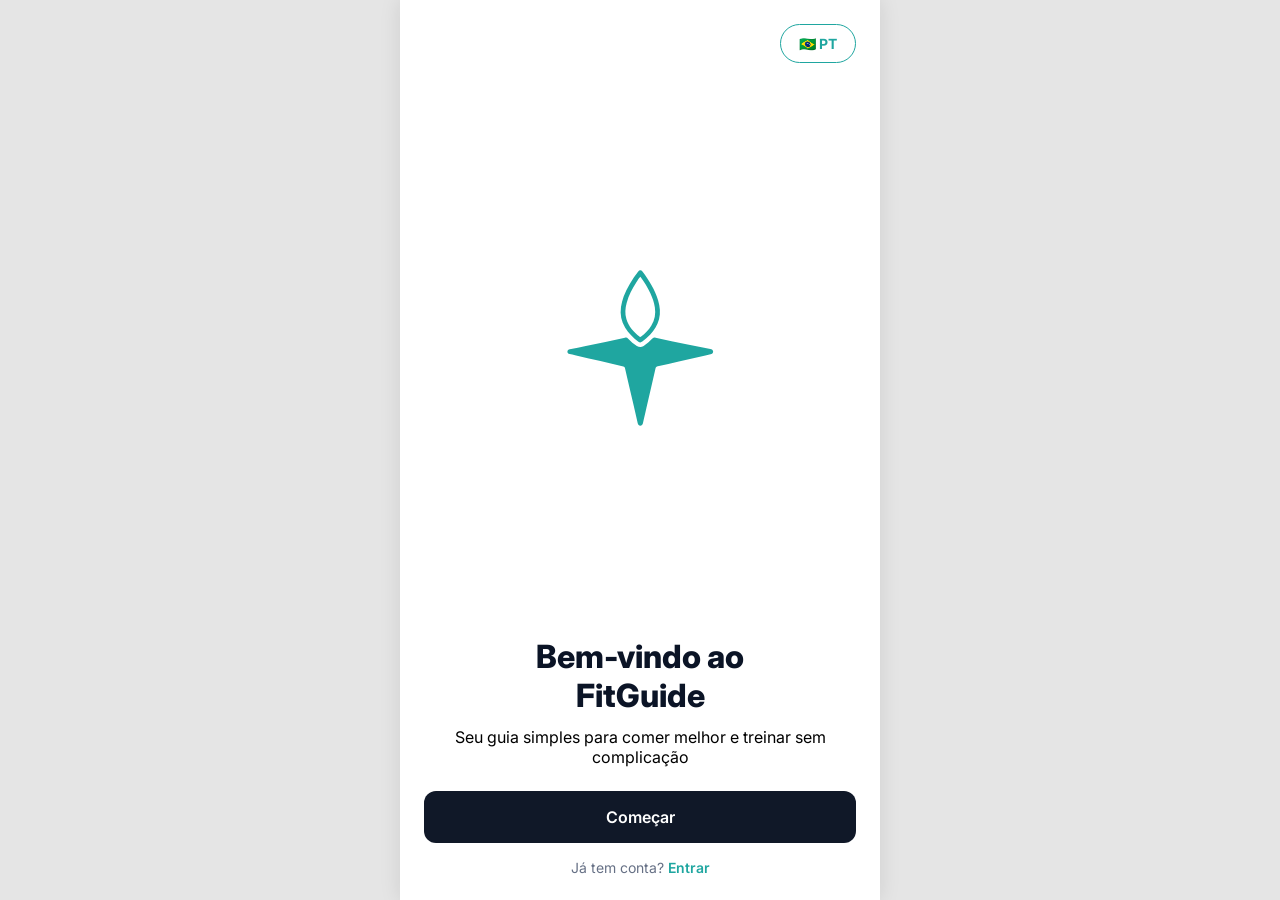
==== index.html @ db8dcc4b "teste" ====
<!DOCTYPE html>
<html lang="pt-BR">
<head>
    <meta charset="UTF-8">
    <meta name="viewport" content="width=device-width, initial-scale=1.0">
    <title>FitGuide - Onboarding</title>
    <link rel="stylesheet" href="styles.css">
    <link href="https://fonts.googleapis.com/css2?family=Inter:wght@400;600;700;800&display=swap" rel="stylesheet">
</head>
<body>
    <div id="app">
        
       <section id="step-welcome" class="screen active">
            <div class="welcome-header">
                <div class="lang-selector">
                    <button id="lang-btn" class="lang-badge" onclick="toggleLangMenu()">🇧🇷 PT</button>
                    <div id="lang-menu" class="lang-menu hidden">
                        <button onclick="setLanguage('en')">🇺🇸 EN</button>
                        <button onclick="setLanguage('es')">🇪🇸 ES</button>
                        <button onclick="setLanguage('pt')">🇧🇷 PT</button>
                    </div>
                </div>
                
                <div style="margin: 40px 0; display: flex; justify-content: center; flex: 1; align-items: center;">
                    <img src="logo.svg" alt="FitGuide Logo" style="width: 230px; height: auto;">
                </div>
            </div>
            
            <div class="welcome-content">
                <h1 data-i18n="welcome_title">Bem-vindo ao<br>FitGuide</h1>
                <p data-i18n="welcome_subtitle">Seu guia simples para comer melhor e treinar sem complicação</p>
            </div>
            
            <div class="bottom-action">
                <button class="btn-primary" onclick="nextStep('step-quiz-age')" data-i18n="btn_start">Começar</button>
                <p class="login-text"><span data-i18n="already_have_account">Já tem conta?</span> <a href="app.html" data-i18n="login">Entrar</a></p>
            </div>
        </section>

        <section id="step-quiz-age" class="screen">
            <div class="top-bar">
                <button class="icon-btn back-btn" onclick="nextStep('step-welcome')">←</button>
                <div class="progress-bar"><div class="progress" style="width: 8%;"></div></div>
            </div>
            <div class="content-wrapper" style="display: flex; flex-direction: column; align-items: center;">
                <h2 data-i18n="quiz_age_title">Qual é a sua idade?</h2>
                <p class="subtitle" data-i18n="quiz_age_subtitle">Isso nos ajuda a calcular suas necessidades calóricas diárias.</p>
                <div class="picker-container">
                    <div class="picker-frame"></div> 
                    <div class="scroll-picker" id="age-picker"></div>
                </div>
            </div>
            <div class="bottom-action">
                <button class="btn-primary" onclick="saveAgeAndNext()" data-i18n="btn_continue">Continuar</button>
            </div>
        </section>

        <section id="step-quiz-weight" class="screen">
            <div class="top-bar">
                <button class="icon-btn back-btn" onclick="nextStep('step-quiz-age')">←</button>
                <div class="progress-bar"><div class="progress" style="width: 16%;"></div></div>
            </div>
            <div class="content-wrapper" style="display: flex; flex-direction: column; align-items: center;">
                <h2 data-i18n="quiz_weight_title">Qual é o seu peso atual?</h2>
                <p class="subtitle" data-i18n="quiz_weight_subtitle">Usaremos para calcular suas porções ideais e ajustar seu plano de treino.</p>
                <div class="weight-display">
                    <span id="weight-value">70</span><span class="weight-unit" id="weight-unit-label">kg</span>
                </div>
                <div class="ruler-container">
                    <div class="ruler-pointer"></div>
                    <div class="scroll-ruler" id="weight-picker"></div>
                </div>
                <div class="unit-toggle">
                    <button class="unit-btn active" onclick="setWeightUnit('kg')" id="btn-weight-kg">kg</button>
                    <button class="unit-btn" onclick="setWeightUnit('lbs')" id="btn-weight-lbs">lbs</button>
                </div>
            </div>
            <div class="bottom-action">
                <button class="btn-primary" onclick="saveWeightAndNext()" data-i18n="btn_continue">Continuar</button>
            </div>
        </section>

        <section id="step-quiz-height" class="screen">
            <div class="top-bar">
                <button class="icon-btn back-btn" onclick="nextStep('step-quiz-weight')">←</button>
                <div class="progress-bar"><div class="progress" style="width: 24%;"></div></div>
            </div>
            <div class="content-wrapper">
                <h2 data-i18n="quiz_height_title">Qual é a sua altura?</h2>
                <p class="subtitle" data-i18n="quiz_height_subtitle">Usaremos para calcular suas porções ideais e ajustar seu plano de treino.</p>
                <div class="height-layout">
                    <div class="height-unit-toggle">
                        <button class="v-unit-btn active" onclick="setHeightUnit('cm')" id="btn-height-cm">cm</button>
                        <button class="v-unit-btn" onclick="setHeightUnit('ft')" id="btn-height-ft">ft</button>
                    </div>
                    <div class="height-display">
                        <span id="height-value">160</span><span class="height-unit-label" id="height-unit-label">cm</span>
                    </div>
                    <div class="v-ruler-container">
                        <div class="v-ruler-pointer"></div>
                        <div class="scroll-v-ruler" id="height-picker"></div>
                    </div>
                </div>
            </div>
            <div class="bottom-action">
                <button class="btn-primary" onclick="saveHeightAndNext()" data-i18n="btn_continue">Continuar</button>
            </div>
        </section>

        <section id="step-quiz-gender" class="screen">
            <div class="top-bar">
                <button class="icon-btn back-btn" onclick="nextStep('step-quiz-height')">←</button>
                <div class="progress-bar"><div class="progress" style="width: 32%;"></div></div>
            </div>
            <div class="content-wrapper">
                <h2 data-i18n="quiz_gender_title">Qual é o seu gênero?</h2>
                <p class="subtitle" data-i18n="quiz_gender_subtitle">Ajuda a personalizar suas necessidades nutricionais e plano de treino.</p>
                <div class="options-group">
                    <label class="option-card">
                        <input type="radio" name="gender" value="masculino">
                        <div class="card-icon-content">
                            <span class="emoji-icon bg-blue">👦</span>
                            <span class="card-content" data-i18n="gender_male">Masculino</span>
                        </div>
                        <div class="radio-indicator"></div>
                    </label>
                    <label class="option-card">
                        <input type="radio" name="gender" value="feminino">
                        <div class="card-icon-content">
                            <span class="emoji-icon bg-pink">👩</span>
                            <span class="card-content" data-i18n="gender_female">Feminino</span>
                        </div>
                        <div class="radio-indicator"></div>
                    </label>
                    <label class="option-card selected">
                        <input type="radio" name="gender" value="outro" checked>
                        <div class="card-icon-content">
                            <span class="emoji-icon bg-yellow">😶</span>
                            <span class="card-content" data-i18n="gender_other">Prefiro não dizer</span>
                        </div>
                        <div class="radio-indicator"></div>
                    </label>
                </div>
            </div>
            <div class="bottom-action">
                <button class="btn-primary" onclick="saveGenderAndNext()" data-i18n="btn_continue">Continuar</button>
            </div>
        </section>

        <section id="step-quiz-objective" class="screen">
            <div class="top-bar">
                <button class="icon-btn back-btn" onclick="nextStep('step-quiz-gender')">←</button>
                <div class="progress-bar"><div class="progress" style="width: 40%;"></div></div>
            </div>
            <div class="content-wrapper">
                <h2 data-i18n="quiz_objective_title">Qual é o seu objetivo?</h2>
                <p class="subtitle" data-i18n="quiz_objective_subtitle">Vamos criar um plano focado no seu resultado.</p>
                <div class="options-group">
                    <label class="option-card">
                        <input type="radio" name="objective" value="perder">
                        <span class="card-content" data-i18n="obj_lose">Perder peso</span>
                        <div class="radio-indicator"></div>
                    </label>
                    <label class="option-card">
                        <input type="radio" name="objective" value="ganhar">
                        <span class="card-content" data-i18n="obj_gain">Ganhar massa muscular</span>
                        <div class="radio-indicator"></div>
                    </label>
                    <label class="option-card">
                        <input type="radio" name="objective" value="manter">
                        <span class="card-content" data-i18n="obj_maintain">Manter peso</span>
                        <div class="radio-indicator"></div>
                    </label>
                    <label class="option-card selected">
                        <input type="radio" name="objective" value="performance" checked>
                        <span class="card-content" data-i18n="obj_perform">Melhorar performance</span>
                        <div class="radio-indicator"></div>
                    </label>
                </div>
            </div>
            <div class="bottom-action">
                <button class="btn-primary" onclick="saveObjectiveAndNext()" data-i18n="btn_continue">Continuar</button>
            </div>
        </section>

        <section id="step-quiz-routine" class="screen">
            <div class="top-bar">
                <button class="icon-btn back-btn" onclick="nextStep('step-quiz-objective')">←</button>
                <div class="progress-bar"><div class="progress" style="width: 48%;"></div></div>
            </div>
            <div class="content-wrapper">
                <h2 data-i18n="quiz_routine_title">Como está sua rotina hoje?</h2>
                <p class="subtitle" data-i18n="quiz_routine_subtitle">Isso define quantas calorias você precisa.</p>
                <div class="options-group">
                    <label class="option-card">
                        <input type="radio" name="routine" value="sedentary">
                        <div class="card-text">
                            <span class="card-content" data-i18n="routine_sedentary">Sedentário</span>
                            <span class="card-description" data-i18n="routine_sedentary_desc">Pouco ou nenhum exercício</span>
                        </div>
                        <div class="radio-indicator"></div>
                    </label>
                    <label class="option-card">
                        <input type="radio" name="routine" value="light">
                        <div class="card-text">
                            <span class="card-content" data-i18n="routine_light">Levemente ativo</span>
                            <span class="card-description" data-i18n="routine_light_desc">Exercício leve 1-3 dias/sem</span>
                        </div>
                        <div class="radio-indicator"></div>
                    </label>
                    <label class="option-card">
                        <input type="radio" name="routine" value="moderate">
                        <div class="card-text">
                            <span class="card-content" data-i18n="routine_moderate">Moderadamente ativo</span>
                            <span class="card-description" data-i18n="routine_moderate_desc">Esportes 3-5 dias/sem</span>
                        </div>
                        <div class="radio-indicator"></div>
                    </label>
                    <label class="option-card selected">
                        <input type="radio" name="routine" value="active" checked>
                        <div class="card-text">
                            <span class="card-content" data-i18n="routine_active">Muito ativo</span>
                            <span class="card-description" data-i18n="routine_active_desc">Exercício pesado 6-7 dias/sem</span>
                        </div>
                        <div class="radio-indicator"></div>
                    </label>
                </div>
            </div>
            <div class="bottom-action">
                <button class="btn-primary" onclick="saveRoutineAndNext()" data-i18n="btn_continue">Continuar</button>
            </div>
        </section>

        <section id="step-quiz-workouts" class="screen">
            <div class="top-bar">
                <button class="icon-btn back-btn" onclick="nextStep('step-quiz-routine')">←</button>
                <div class="progress-bar"><div class="progress" style="width: 56%;"></div></div>
            </div>
            <div class="content-wrapper">
                <h2 data-i18n="quiz_workouts_title">Quantas vezes por semana você consegue treinar?</h2>
                <p class="subtitle" data-i18n="quiz_workouts_subtitle">Considere o que é realista para você.</p>
                <div class="options-group">
                    <label class="option-card selected">
                        <input type="radio" name="workouts" value="1_2" checked>
                        <span class="card-content" data-i18n="workouts_1_2">1–2 vezes</span>
                        <div class="radio-indicator"></div>
                    </label>
                    <label class="option-card">
                        <input type="radio" name="workouts" value="3">
                        <span class="card-content" data-i18n="workouts_3">3 vezes</span>
                        <div class="radio-indicator"></div>
                    </label>
                    <label class="option-card">
                        <input type="radio" name="workouts" value="4_5">
                        <span class="card-content" data-i18n="workouts_4_5">4–5 vezes</span>
                        <div class="radio-indicator"></div>
                    </label>
                    <label class="option-card">
                        <input type="radio" name="workouts" value="0">
                        <span class="card-content" data-i18n="workouts_0">Não treino atualmente</span>
                        <div class="radio-indicator"></div>
                    </label>
                </div>
            </div>
            <div class="bottom-action">
                <button class="btn-primary" onclick="saveWorkoutsAndNext()" data-i18n="btn_continue">Continuar</button>
            </div>
        </section>

        <section id="step-quiz-diet" class="screen">
            <div class="top-bar">
                <button class="icon-btn back-btn" onclick="nextStep('step-quiz-workouts')">←</button>
                <div class="progress-bar"><div class="progress" style="width: 64%;"></div></div>
            </div>
            <div class="content-wrapper">
                <h2 data-i18n="quiz_diet_title">Como é sua alimentação hoje?</h2>
                <p class="subtitle" data-i18n="quiz_diet_subtitle">Não existe resposta certa.</p>
                <div class="options-group">
                    <label class="option-card selected">
                        <input type="radio" name="diet" value="irregular" checked>
                        <span class="card-content" data-i18n="diet_irregular">Irregular</span>
                        <div class="radio-indicator"></div>
                    </label>
                    <label class="option-card">
                        <input type="radio" name="diet" value="balanced">
                        <span class="card-content" data-i18n="diet_balanced">Balanceada na maior parte do tempo</span>
                        <div class="radio-indicator"></div>
                    </label>
                    <label class="option-card">
                        <input type="radio" name="diet" value="structured">
                        <span class="card-content" data-i18n="diet_structured">Estruturada</span>
                        <div class="radio-indicator"></div>
                    </label>
                    <label class="option-card">
                        <input type="radio" name="diet" value="none">
                        <span class="card-content" data-i18n="diet_none">Não sigo nenhum padrão</span>
                        <div class="radio-indicator"></div>
                    </label>
                </div>
            </div>
            <div class="bottom-action">
                <button class="btn-primary" onclick="saveDietAndNext()" data-i18n="btn_continue">Continuar</button>
            </div>
        </section>

        <section id="step-quiz-side-effects" class="screen">
            <div class="top-bar">
                <button class="icon-btn back-btn" onclick="nextStep('step-quiz-diet')">←</button>
                <div class="progress-bar"><div class="progress" style="width: 72%;"></div></div>
            </div>
            <div class="content-wrapper">
                <h2 data-i18n="quiz_side_effects_title">Qual efeito colateral você tem mais receio?</h2>
                <p class="subtitle" data-i18n="quiz_side_effects_subtitle">Essas informações ajudam a prevenir desconfortos.</p>
                <div class="options-group">
                    <label class="option-card">
                        <input type="radio" name="side_effects" value="nausea">
                        <span class="card-content" data-i18n="side_effects_nausea">Náusea</span>
                        <div class="radio-indicator"></div>
                    </label>
                    <label class="option-card">
                        <input type="radio" name="side_effects" value="fatigue">
                        <span class="card-content" data-i18n="side_effects_fatigue">Fadiga</span>
                        <div class="radio-indicator"></div>
                    </label>
                    <label class="option-card">
                        <input type="radio" name="side_effects" value="constipation">
                        <span class="card-content" data-i18n="side_effects_constipation">Constipação</span>
                        <div class="radio-indicator"></div>
                    </label>
                    <label class="option-card">
                        <input type="radio" name="side_effects" value="diarrhea">
                        <span class="card-content" data-i18n="side_effects_diarrhea">Diarreia</span>
                        <div class="radio-indicator"></div>
                    </label>
                    <label class="option-card">
                        <input type="radio" name="side_effects" value="headache">
                        <span class="card-content" data-i18n="side_effects_headache">Dor de cabeça</span>
                        <div class="radio-indicator"></div>
                    </label>
                    <label class="option-card">
                        <input type="radio" name="side_effects" value="reflux">
                        <span class="card-content" data-i18n="side_effects_reflux">Refluxo</span>
                        <div class="radio-indicator"></div>
                    </label>
                    <label class="option-card">
                        <input type="radio" name="side_effects" value="loss_of_appetite">
                        <span class="card-content" data-i18n="side_effects_loss_of_appetite">Perda de apetite</span>
                        <div class="radio-indicator"></div>
                    </label>
                    <label class="option-card selected">
                        <input type="radio" name="side_effects" value="none" checked>
                        <span class="card-content" data-i18n="side_effects_none">Nenhum em específico</span>
                        <div class="radio-indicator"></div>
                    </label>
                </div>
            </div>
            <div class="bottom-action">
                <button class="btn-primary" onclick="saveSideEffectsAndNext()" data-i18n="btn_continue">Continuar</button>
            </div>
        </section>

        <section id="step-quiz-motivation" class="screen">
            <div class="top-bar">
                <button class="icon-btn back-btn" onclick="nextStep('step-quiz-side-effects')">←</button>
                <div class="progress-bar"><div class="progress" style="width: 80%;"></div></div>
            </div>
            <div class="content-wrapper">
                <h2 data-i18n="quiz_motivation_title">O que está te levando a iniciar esse processo?</h2>
                <p class="subtitle" data-i18n="quiz_motivation_subtitle">Selecione o principal motivo.</p>
                <div class="options-group">
                    <label class="option-card">
                        <input type="radio" name="motivation" value="body_relation">
                        <span class="card-content" data-i18n="mot_body_relation">Melhorar a relação com meu corpo</span>
                        <div class="radio-indicator"></div>
                    </label>
                    <label class="option-card">
                        <input type="radio" name="motivation" value="energy">
                        <span class="card-content" data-i18n="mot_energy">Ter mais energia no dia a dia</span>
                        <div class="radio-indicator"></div>
                    </label>
                    <label class="option-card">
                        <input type="radio" name="motivation" value="health">
                        <span class="card-content" data-i18n="mot_health">Cuidar da saúde</span>
                        <div class="radio-indicator"></div>
                    </label>
                    <label class="option-card">
                        <input type="radio" name="motivation" value="new_beginning">
                        <span class="card-content" data-i18n="mot_new_beginning">Um novo começo</span>
                        <div class="radio-indicator"></div>
                    </label>
                    <label class="option-card">
                        <input type="radio" name="motivation" value="specific_event">
                        <span class="card-content" data-i18n="mot_specific_event">Um evento específico</span>
                        <div class="radio-indicator"></div>
                    </label>
                    <label class="option-card selected">
                        <input type="radio" name="motivation" value="other" checked>
                        <span class="card-content" data-i18n="mot_other">Outro motivo pessoal</span>
                        <div class="radio-indicator"></div>
                    </label>
                </div>
            </div>
            <div class="bottom-action">
                <button class="btn-primary" onclick="saveMotivationAndNext()" data-i18n="btn_continue">Continuar</button>
            </div>
        </section>

        <section id="step-quiz-pace" class="screen">
            <div class="top-bar">
                <button class="icon-btn back-btn" onclick="nextStep('step-quiz-motivation')">←</button>
                <div class="progress-bar"><div class="progress" style="width: 90%;"></div></div>
            </div>
            <div class="content-wrapper">
                <h2 data-i18n="quiz_pace_title">Qual ritmo você considera adequado?</h2>
                <p class="subtitle" data-i18n="quiz_pace_subtitle">Resultados consistentes tendem a ser progressivos.</p>
                <div class="options-group">
                    <label class="option-card selected">
                        <input type="radio" name="pace" value="gradual" checked>
                        <span class="card-content" data-i18n="pace_gradual">Gradual e sustentável</span>
                        <div class="radio-indicator"></div>
                    </label>
                    <label class="option-card">
                        <input type="radio" name="pace" value="moderate">
                        <span class="card-content" data-i18n="pace_moderate">Moderado</span>
                        <div class="radio-indicator"></div>
                    </label>
                    <label class="option-card">
                        <input type="radio" name="pace" value="unknown">
                        <span class="card-content" data-i18n="pace_unknown">Não sei informar</span>
                        <div class="radio-indicator"></div>
                    </label>
                </div>
            </div>
            <div class="bottom-action">
                <button class="btn-primary" onclick="savePaceAndNext()" data-i18n="btn_continue">Continuar</button>
            </div>
        </section>

        <section id="step-quiz-restrictions" class="screen">
            <div class="top-bar">
                <button class="icon-btn back-btn" onclick="nextStep('step-quiz-pace')">←</button>
                <div class="progress-bar"><div class="progress" style="width: 100%;"></div></div>
            </div>
            <div class="content-wrapper">
                <h2 data-i18n="quiz_restrictions_title">Você tem restrições alimentares?</h2>
                <p class="subtitle" data-i18n="quiz_restrictions_subtitle">Selecione a opção que melhor te descreve.</p>
                <div class="options-group">
                    <label class="option-card selected">
                        <input type="radio" name="restriction" value="none" checked>
                        <span class="card-content" data-i18n="rest_none">Nenhuma restrição</span>
                        <div class="radio-indicator"></div>
                    </label>
                    <label class="option-card">
                        <input type="radio" name="restriction" value="vegetarian">
                        <span class="card-content" data-i18n="rest_vegetarian">Vegetariano</span>
                        <div class="radio-indicator"></div>
                    </label>
                    <label class="option-card">
                        <input type="radio" name="restriction" value="vegan">
                        <span class="card-content" data-i18n="rest_vegan">Vegano</span>
                        <div class="radio-indicator"></div>
                    </label>
                    <div class="allergy-wrapper" style="margin-top: 12px;">
                        <div class="option-card alert-card" id="btn-allergy-toggle" onclick="toggleAllergy()">
                            <div class="card-icon-content text-danger">
                                <svg width="20" height="20" viewBox="0 0 24 24" fill="none" stroke="currentColor" stroke-width="2" stroke-linecap="round" stroke-linejoin="round"><path d="M10.29 3.86L1.82 18a2 2 0 0 0 1.71 3h16.94a2 2 0 0 0 1.71-3L13.71 3.86a2 2 0 0 0-3.42 0z"></path><line x1="12" y1="9" x2="12" y2="13"></line><line x1="12" y1="17" x2="12.01" y2="17"></line></svg>
                                <span class="card-content" data-i18n="rest_allergies" style="color: inherit;">Tenho alergias</span>
                            </div>
                            <span class="text-danger" id="allergy-icon" style="font-size: 24px; line-height: 0.5; font-weight: 400;">＋</span>
                        </div>
                        <div class="allergy-content hidden" id="allergy-content" style="margin-top: 12px;">
                            <textarea id="allergy-text" class="alert-textarea" placeholder="Quais alergias? Ex: Amendoim, Camarão, Intolerância à lactose..." data-i18n-placeholder="rest_allergies_placeholder"></textarea>
                            <p class="warning-text text-danger" data-i18n="rest_allergies_warning">ESSES ALIMENTOS SERÃO COMPLETAMENTE REMOVIDOS DO SEU PLANO.</p>
                        </div>
                    </div>
                </div>
            </div>
            <div class="bottom-action">
                <button class="btn-primary" onclick="saveRestrictionsAndNext()" data-i18n="btn_continue">Continuar</button>
            </div>
        </section>

        <section id="step-paywall" class="screen paywall-bg">
            <div class="top-bar">
                <button class="icon-btn back-btn text-white" onclick="nextStep('step-quiz-restrictions')">✕</button>
            </div>
            <div class="paywall-content">
                <div class="paywall-card">
                    <h2 data-i18n="paywall_title">Monitore diariamente cada dose</h2>
                    <h3 class="price"><span data-i18n="price_value">R$ 12,49 /mês</span> <span class="light-price" data-i18n="price_weekly">(R$ 3,12/semana)</span></h3>
                    <button class="btn-primary btn-unlock" onclick="window.location.href='app.html'" data-i18n="btn_start_journey_lock">COMEÇAR MINHA JORNADA 🔒</button>
                    <a href="#" class="view-plans" onclick="togglePlansModal()" data-i18n="view_plans">VER OS PLANOS</a>
                    <div class="legal-links">
                        <span data-i18n="terms">Termos</span> • <span data-i18n="privacy">Privacidade</span> • <span data-i18n="restore">Restaurar</span>
                    </div>
                </div>
            </div>

            <div id="plans-modal" class="plans-modal hidden">
                <div class="plans-modal-backdrop" onclick="togglePlansModal()"></div>
                <div class="plans-modal-content">
                    <button class="close-plans-btn" onclick="togglePlansModal()">✕</button>
                    <div class="plans-options-container">
                        <label class="plan-option selected">
                            <div class="plan-badge" data-i18n="save_50">ECONOMIZE 50%</div>
                            <input type="radio" name="plan" value="annual" checked>
                            <div class="plan-left">
                                <div class="plan-radio"></div>
                                <span class="plan-title" data-i18n="plan_annual">Plano anual</span>
                            </div>
                            <div class="plan-right">
                                <span class="plan-price-value" data-i18n="price_annual_monthly">R$ 12,49</span>
                                <span class="plan-price-period" data-i18n="per_month">por mês</span>
                            </div>
                        </label>
                        <label class="plan-option">
                            <input type="radio" name="plan" value="monthly">
                            <div class="plan-left">
                                <div class="plan-radio"></div>
                                <span class="plan-title" data-i18n="plan_monthly">Plano mensal</span>
                            </div>
                            <div class="plan-right">
                                <span class="plan-price-value" data-i18n="price_monthly_monthly">R$ 24,90</span>
                                <span class="plan-price-period" data-i18n="per_month">por mês</span>
                            </div>
                        </label>
                    </div>
                    <button class="btn-primary btn-unlock" onclick="window.location.href='app.html'" data-i18n="btn_start_journey_lock">COMEÇAR MINHA JORNADA 🔒</button>
                </div>
            </div>
        </section>

    </div>

    <script src="JavaScript.js"></script>
</body>
</html>
---- styles.css ----
:root {
    --primary: #1FA6A0;
    --primary-light: #E6F6F5;
    --bg-color: #F9FAFB;
    --card-bg: #FFFFFF;
    --text-dark: #0B1426;
    --text-muted: #667085;
    --border-color: #EAECF0;
    --btn-dark: #101828;
    --font-family: 'Inter', sans-serif;
}

@keyframes pulse-glow {
    0% { box-shadow: 0 0 0 0 rgba(31, 166, 160, 0.7); }
    50% { box-shadow: 0 0 15px 5px rgba(31, 166, 160, 0.4); }
    100% { box-shadow: 0 0 0 0 rgba(31, 166, 160, 0); }
}

.glow-effect { animation: pulse-glow 2s infinite; border-color: #1FA6A0 !important; color: #1FA6A0 !important; }

* { margin: 0; padding: 0; box-sizing: border-box; font-family: var(--font-family); -webkit-tap-highlight-color: transparent; }

body { background-color: #E5E5E5; display: flex; justify-content: center; height: 100dvh; }

#app {
    width: 100%; max-width: 480px; background-color: var(--card-bg);
    height: 100dvh; overflow-y: auto; position: relative;
    box-shadow: 0 0 20px rgba(0,0,0,0.1); display: flex; flex-direction: column;
}

.bg-gray { background-color: var(--bg-color) !important; }
.screen { display: none; flex-direction: column; flex: 1; }
.screen.active { display: flex; }

h1, h2 { color: var(--text-dark); font-weight: 800; text-align: center; }
h1 { font-size: 32px; margin-bottom: 12px; }
h2 { font-size: 24px; margin-bottom: 8px; }
.subtitle { color: var(--text-muted); text-align: center; font-size: 14px; margin-bottom: 32px; }

.btn-primary {
    background-color: var(--btn-dark); color: white; width: 100%;
    padding: 16px; border-radius: 12px; border: none; font-size: 16px;
    font-weight: 600; cursor: pointer; transition: opacity 0.2s;
}
.btn-primary:active { opacity: 0.8; }
.bottom-action { padding: 24px; margin-top: auto; background: var(--card-bg); }

#step-welcome { justify-content: space-between; }
.welcome-header { flex: 1; display: flex; flex-direction: column; align-items: center; padding: 24px 24px 0 24px; min-height: 0; }
.illustration-placeholder { 
    width: 100%; max-width: 250px; flex: 1; max-height: 220px; min-height: 120px; 
    background: #F0FDF8; border: 1px solid var(--primary-light); border-radius: 24px; 
    margin-top: 24px; margin-bottom: 24px; display: flex; align-items: flex-end; justify-content: center; padding-bottom: 24px;
}
.lang-selector { align-self: flex-end; position: relative; }
.lang-badge {
    background: var(--card-bg); border: 1px solid var(--border-color); padding: 10px 18px; 
    border-radius: 24px; font-size: 14px; font-weight: 700; color: var(--text-dark); cursor: pointer;
    display: flex; align-items: center; transition: background 0.2s;
}
.lang-badge:active { background: var(--bg-color); }
.lang-menu {
    position: absolute; top: 100%; right: 0; margin-top: 8px; background: var(--card-bg);
    border: 1px solid var(--border-color); border-radius: 12px; box-shadow: 0 4px 12px rgba(0,0,0,0.1);
    display: flex; flex-direction: column; overflow: hidden; z-index: 100; min-width: 100px; 
}
.lang-menu.hidden { display: none; }
.lang-menu button { background: none; border: none; padding: 12px 16px; text-align: left; font-size: 14px; font-weight: 600; color: var(--text-dark); cursor: pointer; border-bottom: 1px solid var(--border-color); }
.lang-menu button:last-child { border-bottom: none; }
.welcome-content { padding: 0 24px; text-align: center; }
.login-text { text-align: center; margin-top: 16px; font-size: 14px; color: var(--text-muted); }
.login-text a { color: var(--primary); font-weight: 600; text-decoration: none; }

.top-bar { padding: 20px 24px; display: flex; align-items: center; gap: 16px; }
.back-btn { background: none; border: none; font-size: 24px; color: var(--text-muted); cursor: pointer; }
.text-white { color: white !important; }
.progress-bar { flex: 1; height: 6px; background: var(--border-color); border-radius: 4px; }
.progress { height: 100%; background: var(--primary); border-radius: 4px; transition: width 0.3s ease; }
.content-wrapper { padding: 0 24px 24px 24px; flex: 1; }

.options-group { display: flex; flex-direction: column; gap: 12px; }
.option-card { display: flex; align-items: center; justify-content: space-between; padding: 16px 20px; border: 1px solid var(--border-color); border-radius: 16px; cursor: pointer; transition: all 0.2s; }
.option-card input { display: none; }

.card-text { display: flex; flex-direction: column; gap: 4px; }
.card-description { font-size: 12px; color: var(--text-muted); font-weight: 400; }

.card-icon-content { display: flex; align-items: center; gap: 16px; }
.emoji-icon { width: 44px; height: 44px; border-radius: 50%; display: flex; align-items: center; justify-content: center; font-size: 22px; }
.bg-blue { background-color: #E0F2FE; }
.bg-pink { background-color: #FCE7F3; }
.bg-yellow { background-color: #FEF9C3; }

.card-content { font-weight: 600; color: var(--text-dark); }

.radio-indicator { width: 24px; height: 24px; border: 2px solid var(--border-color); border-radius: 50%; display: flex; align-items: center; justify-content: center; transition: all 0.2s; }
.option-card.selected { background-color: var(--primary-light); border-color: var(--primary-light); }
.option-card.selected .radio-indicator { border-color: var(--primary); background-color: var(--primary); }
.option-card.selected .radio-indicator::after { content: '✓'; color: white; font-size: 14px; font-weight: bold; }

.picker-container { position: relative; height: 250px; margin: 40px auto; width: 140px; overflow: hidden; -webkit-mask-image: linear-gradient(to bottom, transparent 0%, black 25%, black 75%, transparent 100%); mask-image: linear-gradient(to bottom, transparent 0%, black 25%, black 75%, transparent 100%); }
.picker-frame { position: absolute; top: 50%; left: 0; width: 100%; height: 70px; transform: translateY(-50%); border: 3px solid var(--primary); border-radius: 16px; pointer-events: none; z-index: 2; }
.scroll-picker { height: 100%; overflow-y: scroll; scroll-snap-type: y mandatory; scrollbar-width: none; padding: 90px 0; }
.scroll-picker::-webkit-scrollbar { display: none; }
.picker-item { height: 70px; display: flex; align-items: center; justify-content: center; font-size: 32px; font-weight: 800; color: var(--border-color); scroll-snap-align: center; transition: all 0.2s ease-out; }
.picker-item.active { color: var(--primary); font-size: 56px; }

.weight-display { margin-top: 20px; margin-bottom: 24px; text-align: center; }
#weight-value { font-size: 80px; font-weight: 800; color: var(--primary); line-height: 1; letter-spacing: -2px; }
.weight-unit { font-size: 24px; font-weight: 700; color: #D0D5DD; margin-left: 8px; }
.ruler-container { position: relative; width: 100%; height: 100px; overflow: hidden; -webkit-mask-image: linear-gradient(to right, transparent 0%, black 30%, black 70%, transparent 100%); mask-image: linear-gradient(to right, transparent 0%, black 30%, black 70%, transparent 100%); }
.ruler-pointer { position: absolute; top: 0; left: 50%; transform: translateX(-50%); width: 2px; height: 60px; background-color: var(--primary); border-radius: 2px; z-index: 2; pointer-events: none; }
.ruler-pointer::before { content: ''; position: absolute; top: -4px; left: -4px; border-left: 5px solid transparent; border-right: 5px solid transparent; border-top: 6px solid var(--primary); }
.scroll-ruler { display: flex; height: 100%; overflow-x: scroll; scroll-snap-type: x mandatory; scrollbar-width: none; padding: 0 calc(50% - 50px); }
.scroll-ruler::-webkit-scrollbar { display: none; }
.ruler-mark { min-width: 100px; height: 100%; position: relative; scroll-snap-align: center; display: flex; justify-content: center; }
.ruler-mark span { position: absolute; top: 30px; font-size: 14px; font-weight: 700; color: var(--border-color); transition: color 0.2s; }
.ruler-mark.active span { color: var(--text-dark); }
.ruler-mark::before { content: ''; position: absolute; bottom: 0; left: 50%; transform: translateX(-50%); width: 2px; height: 40px; background-color: var(--border-color); z-index: 1; }
.ruler-mark::after { content: ''; position: absolute; bottom: 0; left: 0; width: 100%; height: 20px; background-image: repeating-linear-gradient(to right, var(--border-color) 0px, var(--border-color) 2px, transparent 2px, transparent 10px); background-position: center bottom; background-repeat: no-repeat; background-size: 100px 20px; }

.unit-toggle { display: flex; background-color: var(--bg-color); border-radius: 12px; padding: 4px; margin-top: 32px; margin-bottom: 24px; }
.unit-btn { background: transparent; border: none; padding: 10px 24px; border-radius: 8px; font-size: 14px; font-weight: 700; color: var(--text-muted); cursor: pointer; transition: all 0.2s; }
.unit-btn.active { background: var(--card-bg); color: var(--text-dark); box-shadow: 0 2px 4px rgba(0,0,0,0.05); }

.height-layout { display: flex; justify-content: space-between; align-items: center; margin-top: 20px; height: 350px; }
.height-unit-toggle { display: flex; flex-direction: column; background-color: var(--bg-color); border-radius: 12px; padding: 4px; }
.v-unit-btn { background: transparent; border: none; padding: 14px 12px; border-radius: 8px; font-size: 14px; font-weight: 700; color: var(--text-muted); cursor: pointer; transition: all 0.2s; }
.v-unit-btn.active { background: var(--card-bg); color: var(--text-dark); box-shadow: 0 2px 4px rgba(0,0,0,0.05); }
.height-display { text-align: center; flex: 1; }
#height-value { font-size: 70px; font-weight: 800; color: var(--primary); line-height: 1; letter-spacing: -2px; }
.height-unit-label { font-size: 20px; font-weight: 700; color: #D0D5DD; margin-left: 4px; }
.v-ruler-container { position: relative; width: 90px; height: 100%; border: 1px solid var(--border-color); border-radius: 40px; box-shadow: 0 4px 12px rgba(0,0,0,0.02); overflow: hidden; background: var(--card-bg); }
.scroll-v-ruler { height: 100%; overflow-y: scroll; scroll-snap-type: y mandatory; scrollbar-width: none; padding: calc(50% - 6px) 0; -webkit-mask-image: linear-gradient(to bottom, transparent 0%, black 20%, black 80%, transparent 100%); mask-image: linear-gradient(to bottom, transparent 0%, black 20%, black 80%, transparent 100%); }
.scroll-v-ruler::-webkit-scrollbar { display: none; }
.v-ruler-pointer { position: absolute; top: 50%; left: 0; transform: translateY(-50%); width: 100%; height: 2px; background-color: var(--primary); z-index: 2; pointer-events: none; }
.v-ruler-pointer::after { content: ''; position: absolute; top: -5px; right: -2px; border-top: 6px solid transparent; border-bottom: 6px solid transparent; border-right: 8px solid var(--primary); }
.v-ruler-mark { height: 12px; position: relative; scroll-snap-align: center; display: flex; align-items: center; justify-content: flex-end; }
.v-ruler-mark::after { content: ''; width: 15px; height: 2px; background-color: var(--border-color); margin-left: 10px; }
.v-ruler-mark.major::after { width: 25px; background-color: var(--text-muted); }
.v-ruler-mark span { font-size: 12px; font-weight: 700; color: var(--text-muted); display: none; margin-right: 4px; }
.v-ruler-mark.major span { display: block; }

.paywall-bg { background-color: var(--primary); justify-content: space-between; }
.paywall-content { padding: 24px; margin-top: auto; }
.paywall-card { background: white; border-radius: 24px; padding: 32px 24px; text-align: center; box-shadow: 0 -10px 40px rgba(0,0,0,0.1); }
.paywall-card h2 { font-size: 20px; margin-bottom: 16px; }
.price { font-size: 24px; margin-bottom: 24px; }
.light-price { color: var(--text-muted); font-size: 14px; font-weight: 400; }
.btn-unlock { background-color: var(--primary); margin-bottom: 16px; }
.view-plans { display: block; color: var(--text-muted); font-size: 12px; font-weight: 700; text-decoration: none; margin-bottom: 24px; letter-spacing: 1px; cursor: pointer; }
.legal-links { color: var(--border-color); font-size: 12px; color: #D0D5DD; }

.text-danger { color: #F87171; }
.alert-card { border-color: #F87171; background: transparent; }
.alert-textarea { width: 100%; min-height: 100px; padding: 16px; border: 1px solid #F87171; border-radius: 12px; font-size: 14px; color: var(--text-dark); resize: none; outline: none; font-family: var(--font-family); box-shadow: inset 0 2px 4px rgba(0,0,0,0.02); }
.alert-textarea::placeholder { color: #9CA3AF; }
.warning-text { font-size: 10px; font-weight: 800; text-transform: uppercase; margin-top: 8px; line-height: 1.4; }
.hidden { display: none !important; }

/* ==========================================
   MODAL DE PLANOS (NOVO)
   ========================================== */
.plans-modal {
    position: absolute; inset: 0; z-index: 200;
    display: flex; flex-direction: column; justify-content: flex-end;
}
.plans-modal-backdrop {
    position: absolute; inset: 0;
    background: rgba(11, 20, 38, 0.4); 
}
.plans-modal-content {
    position: relative; background: var(--card-bg);
    border-radius: 32px 32px 0 0; padding: 40px 24px 32px 24px;
    z-index: 201; animation: slideUp 0.3s ease-out;
}
@keyframes slideUp {
    from { transform: translateY(100%); }
    to { transform: translateY(0); }
}
.close-plans-btn {
    position: absolute; top: -60px; right: 24px;
    width: 40px; height: 40px; border-radius: 50%;
    background: white; border: none; font-size: 18px;
    font-weight: bold; color: var(--text-dark);
    cursor: pointer; box-shadow: 0 4px 12px rgba(0,0,0,0.1);
    display: flex; align-items: center; justify-content: center;
}
.plans-options-container {
    display: flex; flex-direction: column; gap: 16px; margin-bottom: 24px;
}
.plan-option {
    position: relative; display: flex; justify-content: space-between; align-items: center;
    padding: 24px 20px; border: 2px solid var(--border-color); border-radius: 20px;
    cursor: pointer; transition: all 0.2s;
}
.plan-option input { display: none; }
.plan-option.selected { border-color: black; }

.plan-badge {
    position: absolute; top: 0; left: 50%; transform: translate(-50%, -50%);
    background: black; color: white; font-size: 10px; font-weight: 800;
    padding: 4px 12px; border-radius: 12px; text-transform: uppercase; white-space: nowrap;
}
.plan-left { display: flex; align-items: center; gap: 12px; }
.plan-radio {
    width: 24px; height: 24px; border: 2px solid var(--border-color); border-radius: 50%;
    display: flex; align-items: center; justify-content: center;
}
.plan-option.selected .plan-radio { border-color: black; }
.plan-option.selected .plan-radio::after {
    content: ''; width: 10px; height: 10px; background: black; border-radius: 50%;
}
.plan-title { font-weight: 800; font-size: 16px; color: var(--text-dark); }
.plan-right { display: flex; flex-direction: column; align-items: flex-end; }
.plan-price-value { font-weight: 800; font-size: 16px; color: var(--text-dark); }
.plan-price-period { font-size: 12px; color: var(--text-muted); font-weight: 600; }
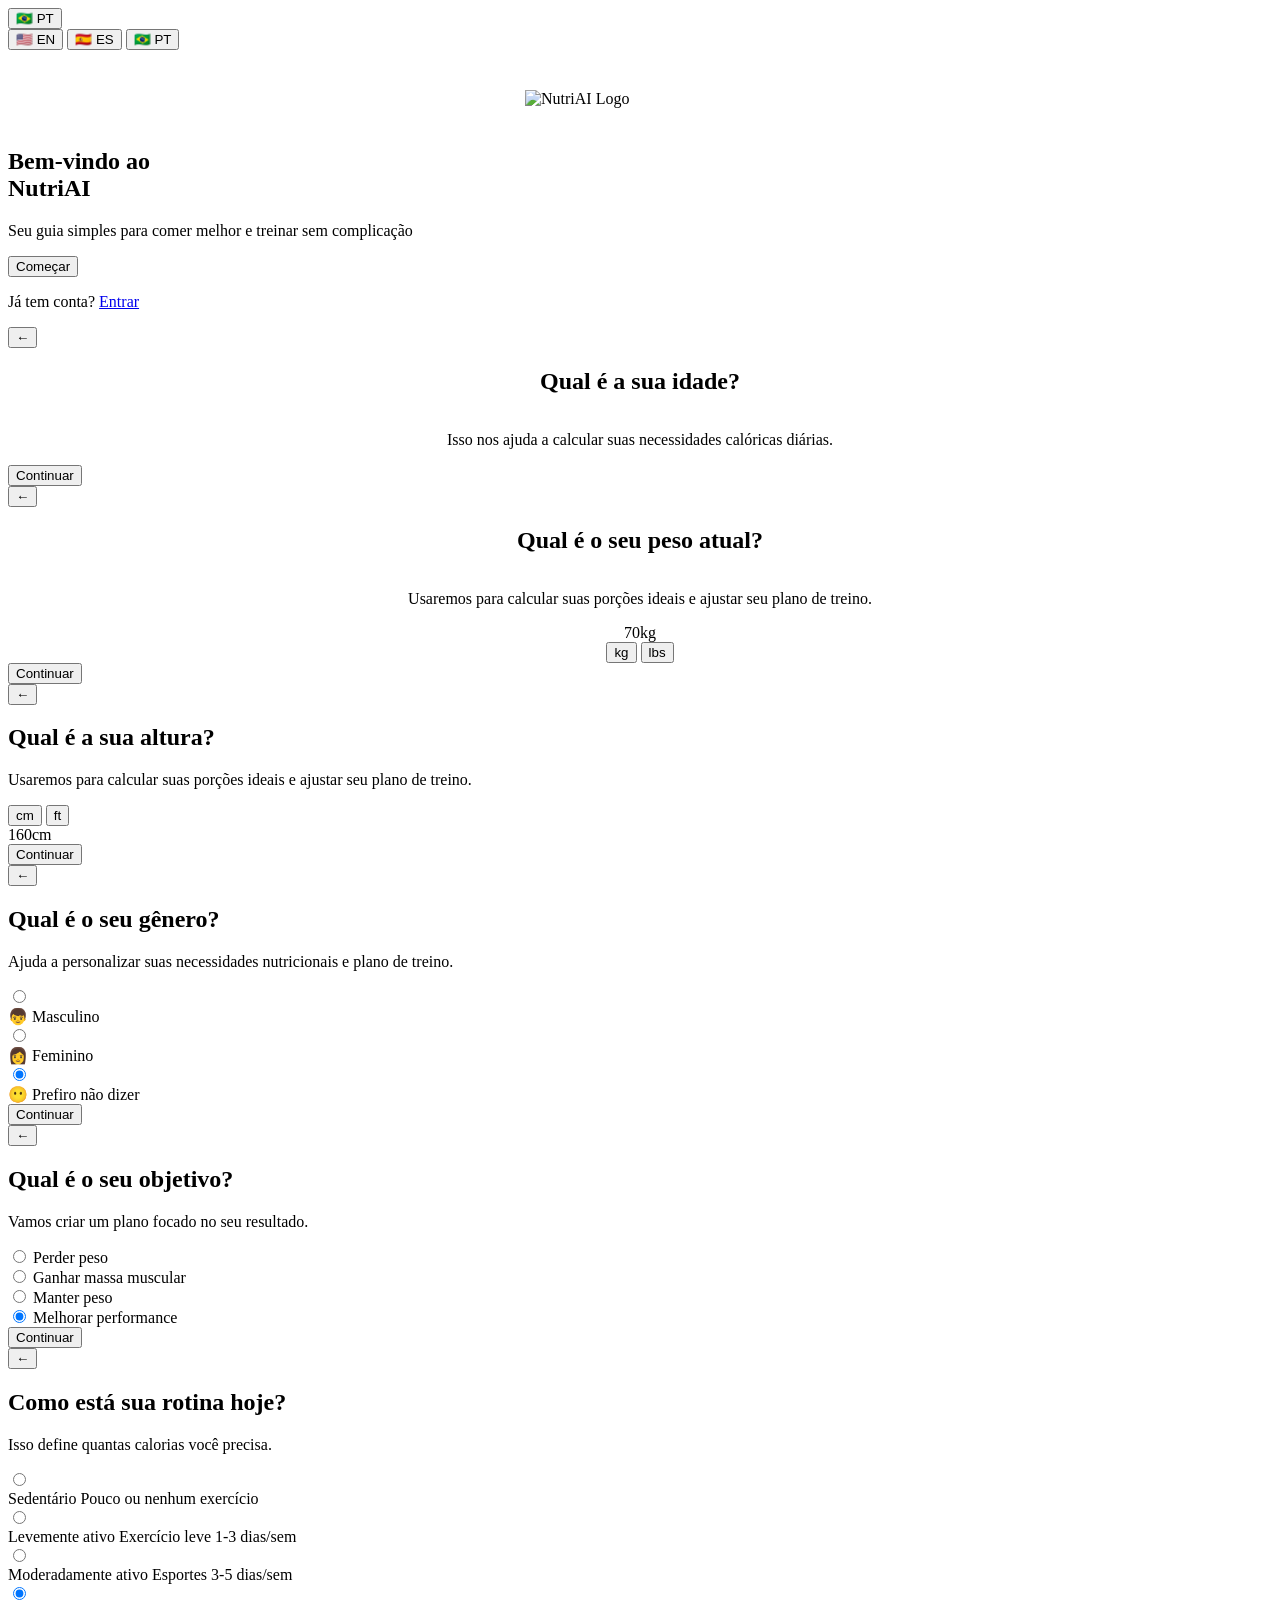
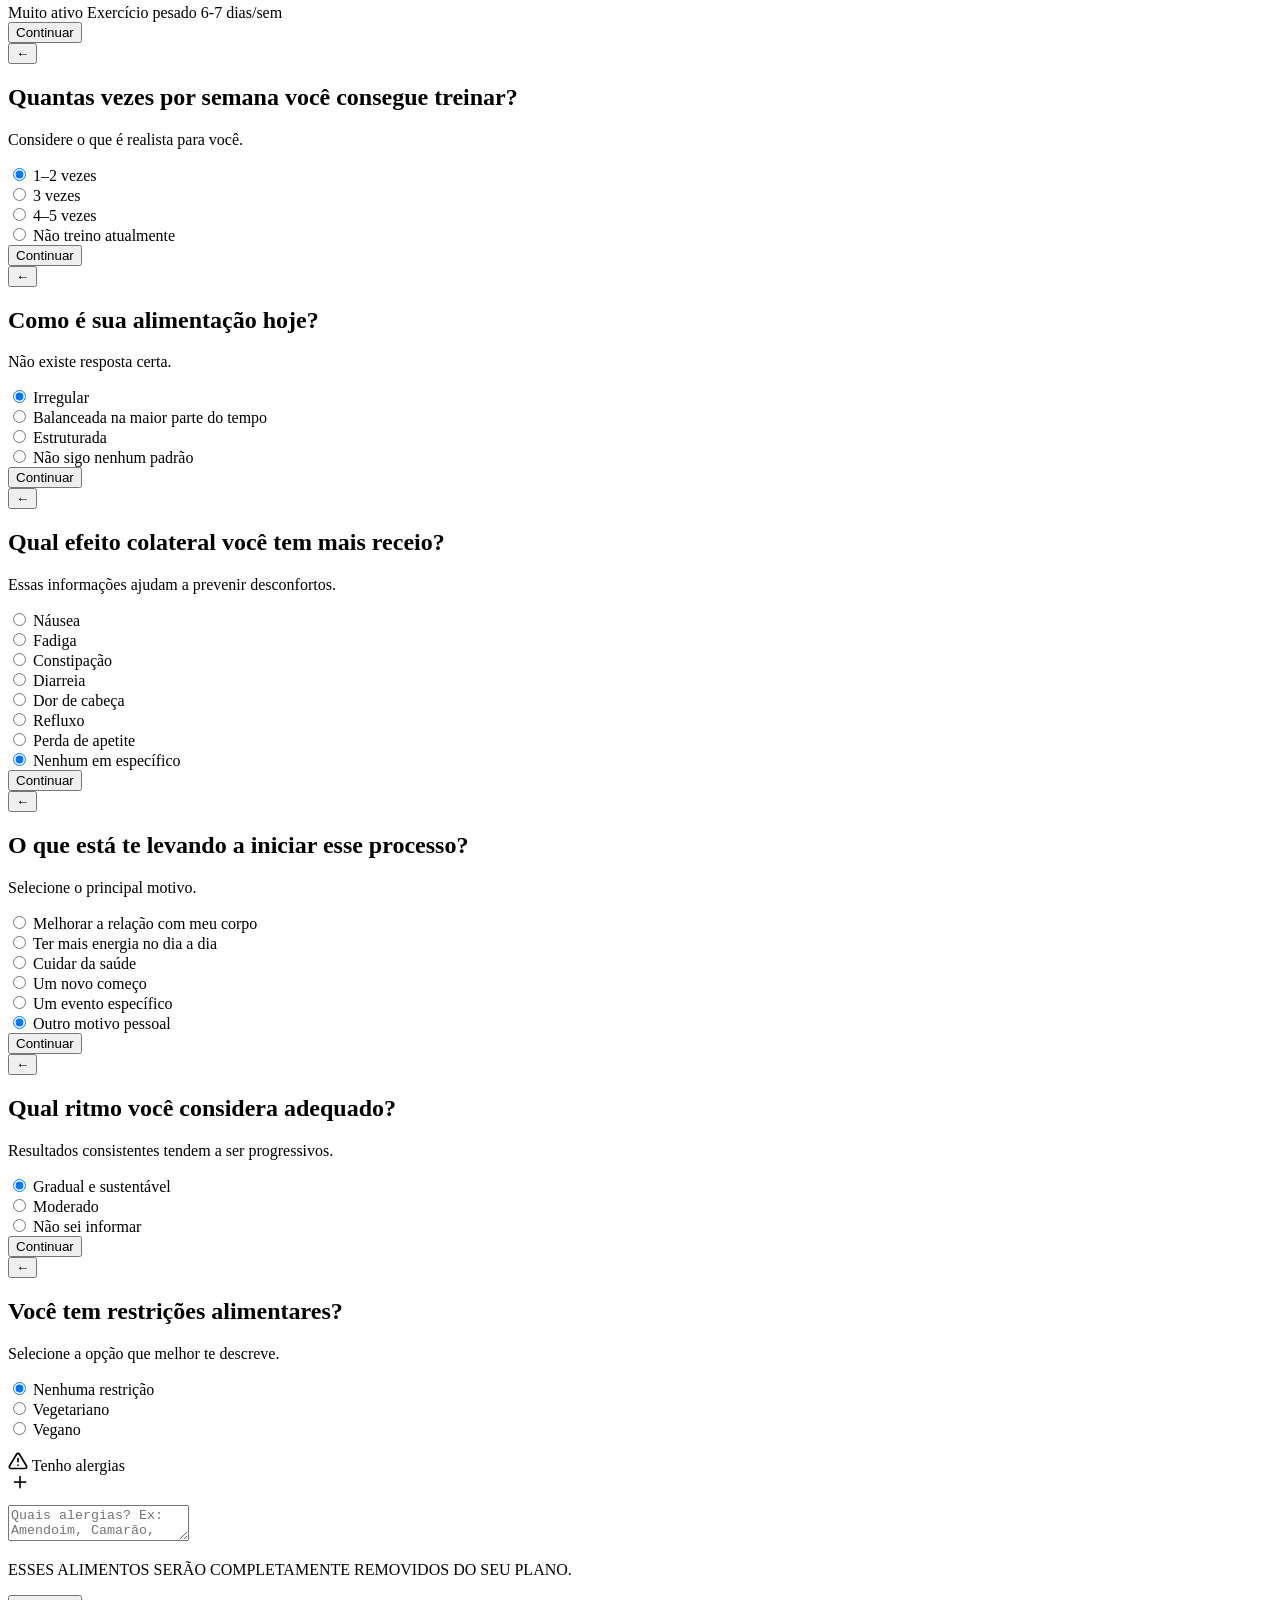
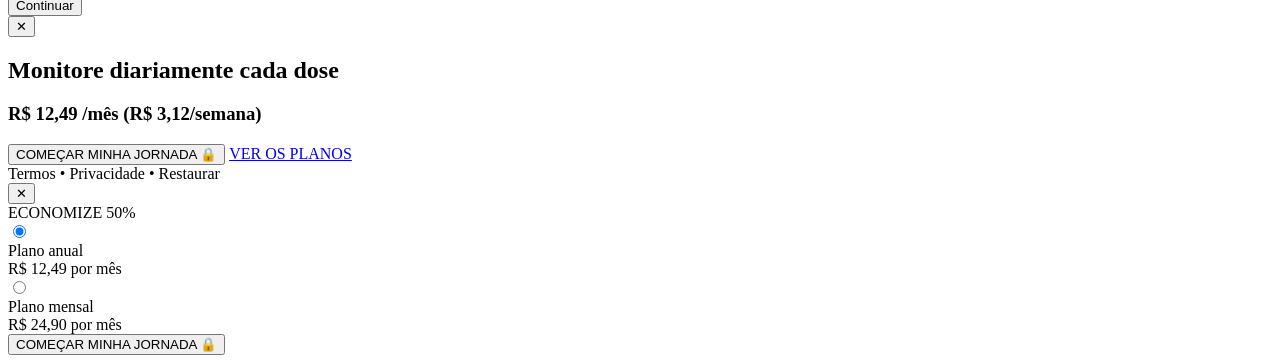
==== commit 23c8b051: "Pequenas alterações na tela inicial" ====
--- a/index.html
+++ b/index.html
@@ -3,8 +3,8 @@
 <head>
     <meta charset="UTF-8">
     <meta name="viewport" content="width=device-width, initial-scale=1.0">
-    <title>FitGuide - Onboarding</title>
-    <link rel="stylesheet" href="styles.css">
+    <title>NutriAI - Onboarding</title>
+    <link rel="stylesheet" href="css/styles.css">
     <link href="https://fonts.googleapis.com/css2?family=Inter:wght@400;600;700;800&display=swap" rel="stylesheet">
 </head>
 <body>
@@ -22,12 +22,12 @@
                 </div>
                 
                 <div style="margin: 40px 0; display: flex; justify-content: center; flex: 1; align-items: center;">
-                    <img src="logo.svg" alt="FitGuide Logo" style="width: 230px; height: auto;">
+                    <img src="assets/logo.svg" alt="NutriAI Logo" style="width: 230px; height: auto;">
                 </div>
             </div>
             
             <div class="welcome-content">
-                <h1 data-i18n="welcome_title">Bem-vindo ao<br>FitGuide</h1>
+                <h1 data-i18n="welcome_title">Bem-vindo ao<br>NutriAI</h1>
                 <p data-i18n="welcome_subtitle">Seu guia simples para comer melhor e treinar sem complicação</p>
             </div>
             
@@ -532,6 +532,6 @@
 
     </div>
 
-    <script src="JavaScript.js"></script>
+    <script src="js/JavaScript.js"></script>
 </body>
 </html>
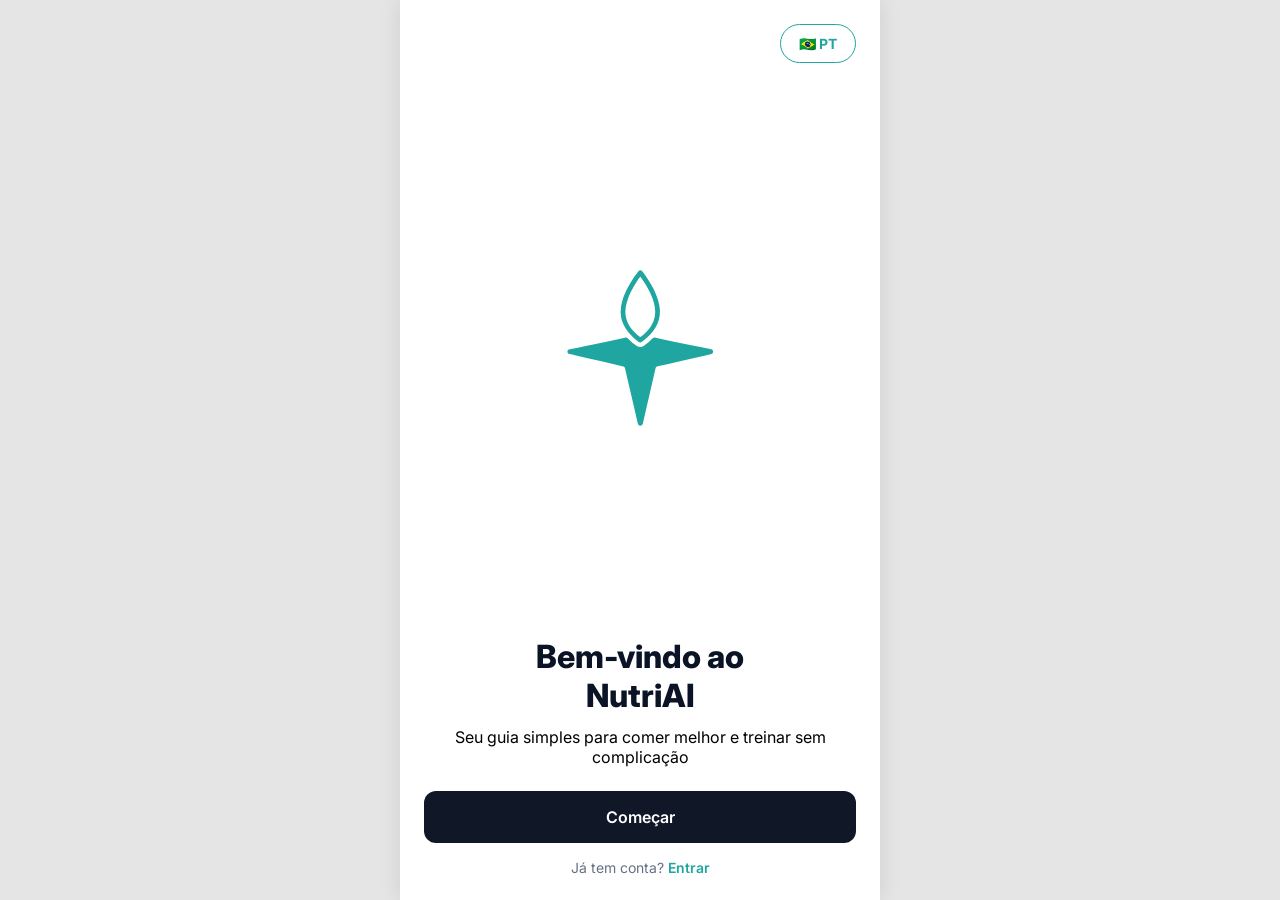
==== commit 45bda626: "a" ====
--- a/index.html
+++ b/index.html
@@ -33,7 +33,7 @@
             
             <div class="bottom-action">
                 <button class="btn-primary" onclick="nextStep('step-quiz-age')" data-i18n="btn_start">Começar</button>
-                <p class="login-text"><span data-i18n="already_have_account">Já tem conta?</span> <a href="app.html" data-i18n="login">Entrar</a></p>
+                <p class="login-text"><span data-i18n="already_have_account">Já tem conta?</span> <a href="login.html" data-i18n="login">Entrar</a></p>
             </div>
         </section>
 
@@ -480,6 +480,28 @@
             </div>
         </section>
 
+        <section id="step-register" class="screen">
+            <div class="top-bar">
+                <button class="icon-btn back-btn" onclick="nextStep('step-paywall')">←</button>
+                <div class="progress-bar"><div class="progress" style="width: 100%;"></div></div>
+            </div>
+            <div class="content-wrapper" style="display: flex; flex-direction: column; align-items: center; justify-content: center; text-align: center;">
+                <h2 data-i18n="register_title">Quase lá! 🎉</h2>
+                <p class="subtitle" data-i18n="register_subtitle">Crie sua conta para salvar seu progresso e receber seu plano personalizado.</p>
+                
+                <form id="register-form" action="api.php?action=register" method="POST" style="width: 100%; margin-top: 20px;">
+                    <div class="input-group" style="display: flex; flex-direction: column; gap: 15px;">
+                        <input type="text" name="nome" placeholder="Seu nome completo" required class="form-control" style="padding: 16px; border-radius: 12px; border: 1.5px solid #E5E7EB; font-size: 16px; width: 100%; box-sizing: border-box; outline: none; transition: border-color 0.2s;">
+                        <input type="email" name="email" placeholder="seuemail@exemplo.com" required class="form-control" style="padding: 16px; border-radius: 12px; border: 1.5px solid #E5E7EB; font-size: 16px; width: 100%; box-sizing: border-box; outline: none; transition: border-color 0.2s;">
+                        <input type="password" name="senha" placeholder="Mínimo 6 caracteres" required class="form-control" style="padding: 16px; border-radius: 12px; border: 1.5px solid #E5E7EB; font-size: 16px; width: 100%; box-sizing: border-box; outline: none; transition: border-color 0.2s;">
+                    </div>
+                </form>
+            </div>
+            <div class="bottom-action">
+                <button class="btn-primary" onclick="document.getElementById('register-form').submit()" data-i18n="btn_register">Criar Minha Conta</button>
+            </div>
+        </section>
+
         <section id="step-paywall" class="screen paywall-bg">
             <div class="top-bar">
                 <button class="icon-btn back-btn text-white" onclick="nextStep('step-quiz-restrictions')">✕</button>
@@ -488,7 +510,7 @@
                 <div class="paywall-card">
                     <h2 data-i18n="paywall_title">Monitore diariamente cada dose</h2>
                     <h3 class="price"><span data-i18n="price_value">R$ 12,49 /mês</span> <span class="light-price" data-i18n="price_weekly">(R$ 3,12/semana)</span></h3>
-                    <button class="btn-primary btn-unlock" onclick="window.location.href='app.html'" data-i18n="btn_start_journey_lock">COMEÇAR MINHA JORNADA 🔒</button>
+                    <button class="btn-primary btn-unlock" onclick="nextStep('step-register')" data-i18n="btn_start_journey_lock">COMEÇAR MINHA JORNADA 🔒</button>
                     <a href="#" class="view-plans" onclick="togglePlansModal()" data-i18n="view_plans">VER OS PLANOS</a>
                     <div class="legal-links">
                         <span data-i18n="terms">Termos</span> • <span data-i18n="privacy">Privacidade</span> • <span data-i18n="restore">Restaurar</span>
@@ -525,7 +547,7 @@
                             </div>
                         </label>
                     </div>
-                    <button class="btn-primary btn-unlock" onclick="window.location.href='app.html'" data-i18n="btn_start_journey_lock">COMEÇAR MINHA JORNADA 🔒</button>
+                    <button class="btn-primary btn-unlock" onclick="nextStep('step-register')" data-i18n="btn_start_journey_lock">COMEÇAR MINHA JORNADA 🔒</button>
                 </div>
             </div>
         </section>
--- a/css/styles.css
+++ b/css/styles.css
@@ -0,0 +1,246 @@
+:root {
+    --primary: #1FA6A0;
+    --primary-light: #E6F6F5;
+    --bg-color: #F9FAFB;
+    --card-bg: #FFFFFF;
+    --text-dark: #0B1426;
+    --text-muted: #667085;
+    --border-color: #EAECF0;
+    --btn-dark: #101828;
+    --font-family: 'Inter', sans-serif;
+}
+
+@keyframes pulse-glow {
+    0% { box-shadow: 0 0 0 0 rgba(31, 166, 160, 0.7); }
+    50% { box-shadow: 0 0 15px 5px rgba(31, 166, 160, 0.4); }
+    100% { box-shadow: 0 0 0 0 rgba(31, 166, 160, 0); }
+}
+
+.glow-effect { animation: pulse-glow 2s infinite; border-color: #1FA6A0 !important; color: #1FA6A0 !important; }
+
+* { margin: 0; padding: 0; box-sizing: border-box; font-family: var(--font-family); -webkit-tap-highlight-color: transparent; }
+
+body { background-color: #E5E5E5; display: flex; justify-content: center; height: 100dvh; }
+
+#app {
+    width: 100%; max-width: 480px; background-color: var(--card-bg);
+    height: 100dvh; overflow-y: auto; position: relative;
+    box-shadow: 0 0 20px rgba(0,0,0,0.1); display: flex; flex-direction: column;
+}
+
+.bg-gray { background-color: var(--bg-color) !important; }
+.screen { display: none; flex-direction: column; flex: 1; }
+.screen.active { display: flex; }
+
+h1, h2 { color: var(--text-dark); font-weight: 800; text-align: center; }
+h1 { font-size: 32px; margin-bottom: 12px; }
+h2 { font-size: 24px; margin-bottom: 8px; }
+.subtitle { color: var(--text-muted); text-align: center; font-size: 14px; margin-bottom: 32px; }
+
+.btn-primary {
+    background-color: var(--btn-dark); color: white; width: 100%;
+    padding: 16px; border-radius: 12px; border: none; font-size: 16px;
+    font-weight: 600; cursor: pointer; transition: opacity 0.2s;
+}
+.btn-primary:active { opacity: 0.8; }
+.bottom-action { padding: 24px; margin-top: auto; background: var(--card-bg); }
+
+#step-welcome { justify-content: space-between; }
+.welcome-header { flex: 1; display: flex; flex-direction: column; align-items: center; padding: 24px 24px 0 24px; min-height: 0; }
+.illustration-placeholder { 
+    width: 100%; max-width: 250px; flex: 1; max-height: 220px; min-height: 120px; 
+    background: #F0FDF8; border: 1px solid var(--primary-light); border-radius: 24px; 
+    margin-top: 24px; margin-bottom: 24px; display: flex; align-items: flex-end; justify-content: center; padding-bottom: 24px;
+}
+.lang-selector { align-self: flex-end; position: relative; }
+.lang-badge {
+    background: var(--card-bg); border: 1px solid var(--border-color); padding: 10px 18px; 
+    border-radius: 24px; font-size: 14px; font-weight: 700; color: var(--text-dark); cursor: pointer;
+    display: flex; align-items: center; transition: background 0.2s;
+}
+.lang-badge:active { background: var(--bg-color); }
+.lang-menu {
+    position: absolute; top: 100%; right: 0; margin-top: 8px; background: var(--card-bg);
+    border: 1px solid var(--border-color); border-radius: 12px; box-shadow: 0 4px 12px rgba(0,0,0,0.1);
+    display: flex; flex-direction: column; overflow: hidden; z-index: 100; min-width: 100px; 
+}
+.lang-menu.hidden { display: none; }
+.lang-menu button { background: none; border: none; padding: 12px 16px; text-align: left; font-size: 14px; font-weight: 600; color: var(--text-dark); cursor: pointer; border-bottom: 1px solid var(--border-color); }
+.lang-menu button:last-child { border-bottom: none; }
+.welcome-content { padding: 0 24px; text-align: center; }
+.login-text { text-align: center; margin-top: 16px; font-size: 14px; color: var(--text-muted); }
+.login-text a { color: var(--primary); font-weight: 600; text-decoration: none; }
+
+.top-bar { 
+    padding: 20px 24px; display: flex; align-items: center; gap: 16px; 
+    position: sticky; top: 0; z-index: 10;
+    background: transparent; border-bottom: none;
+}
+.top-bar::before {
+    content: ''; position: absolute; top: 0; left: 0; right: 0; bottom: -24px;
+    z-index: -1; pointer-events: none;
+    backdrop-filter: blur(12px); -webkit-backdrop-filter: blur(12px);
+    -webkit-mask-image: linear-gradient(to bottom, black 50%, transparent 100%);
+    mask-image: linear-gradient(to bottom, black 50%, transparent 100%);
+}
+.back-btn { background: none; border: none; font-size: 24px; color: var(--text-muted); cursor: pointer; }
+.text-white { color: white !important; }
+.progress-bar { flex: 1; height: 6px; background: var(--border-color); border-radius: 4px; }
+.progress { height: 100%; background: var(--primary); border-radius: 4px; transition: width 0.3s ease; }
+.content-wrapper { padding: 0 24px 24px 24px; flex: 1; }
+
+.options-group { display: flex; flex-direction: column; gap: 12px; }
+.option-card { display: flex; align-items: center; justify-content: space-between; padding: 16px 20px; border: 1px solid var(--border-color); border-radius: 16px; cursor: pointer; transition: all 0.2s; }
+.option-card input { display: none; }
+
+.card-text { display: flex; flex-direction: column; gap: 4px; }
+.card-description { font-size: 12px; color: var(--text-muted); font-weight: 400; }
+
+.card-icon-content { display: flex; align-items: center; gap: 16px; }
+.emoji-icon { width: 44px; height: 44px; border-radius: 50%; display: flex; align-items: center; justify-content: center; font-size: 22px; }
+.bg-blue { background-color: #E0F2FE; }
+.bg-pink { background-color: #FCE7F3; }
+.bg-yellow { background-color: #FEF9C3; }
+
+.card-content { font-weight: 600; color: var(--text-dark); }
+
+.radio-indicator { width: 24px; height: 24px; border: 2px solid var(--border-color); border-radius: 50%; display: flex; align-items: center; justify-content: center; transition: all 0.2s; }
+.option-card.selected { background-color: var(--primary-light); border-color: var(--primary-light); }
+.option-card.selected .radio-indicator { border-color: var(--primary); background-color: var(--primary); }
+.option-card.selected .radio-indicator::after { content: '✓'; color: white; font-size: 14px; font-weight: bold; }
+
+.picker-container { position: relative; height: 250px; margin: 40px auto; width: 140px; overflow: hidden; -webkit-mask-image: linear-gradient(to bottom, transparent 0%, black 25%, black 75%, transparent 100%); mask-image: linear-gradient(to bottom, transparent 0%, black 25%, black 75%, transparent 100%); }
+.picker-frame { position: absolute; top: 50%; left: 0; width: 100%; height: 70px; transform: translateY(-50%); border: 3px solid var(--primary); border-radius: 16px; pointer-events: none; z-index: 2; }
+.scroll-picker { height: 100%; overflow-y: scroll; scroll-snap-type: y mandatory; scrollbar-width: none; padding: 90px 0; }
+.scroll-picker::-webkit-scrollbar { display: none; }
+.picker-item { height: 70px; display: flex; align-items: center; justify-content: center; font-size: 32px; font-weight: 800; color: var(--border-color); scroll-snap-align: center; transition: all 0.2s ease-out; }
+.picker-item.active { color: var(--primary); font-size: 56px; }
+
+.weight-display { margin-top: 20px; margin-bottom: 24px; text-align: center; }
+#weight-value { font-size: 80px; font-weight: 800; color: var(--primary); line-height: 1; letter-spacing: -2px; }
+.weight-unit { font-size: 24px; font-weight: 700; color: #D0D5DD; margin-left: 8px; }
+.ruler-container { position: relative; width: 100%; height: 100px; overflow: hidden; -webkit-mask-image: linear-gradient(to right, transparent 0%, black 30%, black 70%, transparent 100%); mask-image: linear-gradient(to right, transparent 0%, black 30%, black 70%, transparent 100%); }
+.ruler-pointer { position: absolute; top: 0; left: 50%; transform: translateX(-50%); width: 2px; height: 60px; background-color: var(--primary); border-radius: 2px; z-index: 2; pointer-events: none; }
+.ruler-pointer::before { content: ''; position: absolute; top: -4px; left: -4px; border-left: 5px solid transparent; border-right: 5px solid transparent; border-top: 6px solid var(--primary); }
+.scroll-ruler { display: flex; height: 100%; overflow-x: scroll; scroll-snap-type: x mandatory; scrollbar-width: none; padding: 0 calc(50% - 50px); }
+.scroll-ruler::-webkit-scrollbar { display: none; }
+.ruler-mark { min-width: 100px; height: 100%; position: relative; scroll-snap-align: center; display: flex; justify-content: center; }
+.ruler-mark span { position: absolute; top: 30px; font-size: 14px; font-weight: 700; color: var(--border-color); transition: color 0.2s; }
+.ruler-mark.active span { color: var(--text-dark); }
+.ruler-mark::before { content: ''; position: absolute; bottom: 0; left: 50%; transform: translateX(-50%); width: 2px; height: 40px; background-color: var(--border-color); z-index: 1; }
+.ruler-mark::after { content: ''; position: absolute; bottom: 0; left: 0; width: 100%; height: 20px; background-image: repeating-linear-gradient(to right, var(--border-color) 0px, var(--border-color) 2px, transparent 2px, transparent 10px); background-position: center bottom; background-repeat: no-repeat; background-size: 100px 20px; }
+
+.unit-toggle { display: flex; background-color: var(--bg-color); border-radius: 12px; padding: 4px; margin-top: 32px; margin-bottom: 24px; }
+.unit-btn { background: transparent; border: none; padding: 10px 24px; border-radius: 8px; font-size: 14px; font-weight: 700; color: var(--text-muted); cursor: pointer; transition: all 0.2s; }
+.unit-btn.active { background: var(--card-bg); color: var(--text-dark); box-shadow: 0 2px 4px rgba(0,0,0,0.05); }
+
+.height-layout { display: flex; justify-content: space-between; align-items: center; margin-top: 20px; height: 350px; }
+.height-unit-toggle { display: flex; flex-direction: column; background-color: var(--bg-color); border-radius: 12px; padding: 4px; }
+.v-unit-btn { background: transparent; border: none; padding: 14px 12px; border-radius: 8px; font-size: 14px; font-weight: 700; color: var(--text-muted); cursor: pointer; transition: all 0.2s; }
+.v-unit-btn.active { background: var(--card-bg); color: var(--text-dark); box-shadow: 0 2px 4px rgba(0,0,0,0.05); }
+.height-display { text-align: center; flex: 1; }
+#height-value { font-size: 70px; font-weight: 800; color: var(--primary); line-height: 1; letter-spacing: -2px; }
+.height-unit-label { font-size: 20px; font-weight: 700; color: #D0D5DD; margin-left: 4px; }
+.v-ruler-container { position: relative; width: 90px; height: 100%; border: 1px solid var(--border-color); border-radius: 40px; box-shadow: 0 4px 12px rgba(0,0,0,0.02); overflow: hidden; background: var(--card-bg); }
+.scroll-v-ruler { height: 100%; overflow-y: scroll; scroll-snap-type: y mandatory; scrollbar-width: none; padding: calc(50% - 6px) 0; -webkit-mask-image: linear-gradient(to bottom, transparent 0%, black 20%, black 80%, transparent 100%); mask-image: linear-gradient(to bottom, transparent 0%, black 20%, black 80%, transparent 100%); }
+.scroll-v-ruler::-webkit-scrollbar { display: none; }
+.v-ruler-pointer { position: absolute; top: 50%; left: 0; transform: translateY(-50%); width: 100%; height: 2px; background-color: var(--primary); z-index: 2; pointer-events: none; }
+.v-ruler-pointer::after { content: ''; position: absolute; top: -5px; right: -2px; border-top: 6px solid transparent; border-bottom: 6px solid transparent; border-right: 8px solid var(--primary); }
+.v-ruler-mark { height: 12px; position: relative; scroll-snap-align: center; display: flex; align-items: center; justify-content: flex-end; }
+.v-ruler-mark::after { content: ''; width: 15px; height: 2px; background-color: var(--border-color); margin-left: 10px; }
+.v-ruler-mark.major::after { width: 25px; background-color: var(--text-muted); }
+.v-ruler-mark span { font-size: 12px; font-weight: 700; color: var(--text-muted); display: none; margin-right: 4px; }
+.v-ruler-mark.major span { display: block; }
+
+.paywall-bg { background-color: var(--primary); justify-content: space-between; }
+.paywall-content { padding: 24px; margin-top: auto; }
+.paywall-card { background: white; border-radius: 24px; padding: 32px 24px; text-align: center; box-shadow: 0 -10px 40px rgba(0,0,0,0.1); }
+.paywall-card h2 { font-size: 20px; margin-bottom: 16px; }
+.price { font-size: 24px; margin-bottom: 24px; }
+.light-price { color: var(--text-muted); font-size: 14px; font-weight: 400; }
+.btn-unlock { background-color: var(--primary); margin-bottom: 16px; }
+.view-plans { display: block; color: var(--text-muted); font-size: 12px; font-weight: 700; text-decoration: none; margin-bottom: 24px; letter-spacing: 1px; cursor: pointer; }
+.legal-links { color: var(--border-color); font-size: 12px; color: #D0D5DD; }
+
+.text-danger { color: #F87171; }
+.alert-card { border-color: #F87171; background: transparent; }
+.alert-textarea { width: 100%; min-height: 100px; padding: 16px; border: 1px solid #F87171; border-radius: 12px; font-size: 14px; color: var(--text-dark); resize: none; outline: none; font-family: var(--font-family); box-shadow: inset 0 2px 4px rgba(0,0,0,0.02); }
+.alert-textarea::placeholder { color: #9CA3AF; }
+.warning-text { font-size: 10px; font-weight: 800; text-transform: uppercase; margin-top: 8px; line-height: 1.4; }
+.hidden { display: none !important; }
+
+/* ==========================================
+   MODAL DE PLANOS (NOVO)
+   ========================================== */
+.plans-modal {
+    position: absolute; inset: 0; z-index: 200;
+    display: flex; flex-direction: column; justify-content: flex-end;
+}
+.plans-modal-backdrop {
+    position: absolute; inset: 0;
+    background: rgba(11, 20, 38, 0.4); 
+}
+.plans-modal-content {
+    position: relative; background: var(--card-bg);
+    border-radius: 32px 32px 0 0; padding: 40px 24px 32px 24px;
+    z-index: 201; animation: slideUp 0.3s ease-out;
+}
+@keyframes slideUp {
+    from { transform: translateY(100%); }
+    to { transform: translateY(0); }
+}
+.close-plans-btn {
+    position: absolute; top: -60px; right: 24px;
+    width: 40px; height: 40px; border-radius: 50%;
+    background: white; border: none; font-size: 18px;
+    font-weight: bold; color: var(--text-dark);
+    cursor: pointer; box-shadow: 0 4px 12px rgba(0,0,0,0.1);
+    display: flex; align-items: center; justify-content: center;
+}
+.plans-options-container {
+    display: flex; flex-direction: column; gap: 16px; margin-bottom: 24px;
+}
+.plan-option {
+    position: relative; display: flex; justify-content: space-between; align-items: center;
+    padding: 24px 20px; border: 2px solid var(--border-color); border-radius: 20px;
+    cursor: pointer; transition: all 0.2s;
+}
+.plan-option input { display: none; }
+.plan-option.selected { border-color: black; }
+
+.plan-badge {
+    position: absolute; top: 0; left: 50%; transform: translate(-50%, -50%);
+    background: black; color: white; font-size: 10px; font-weight: 800;
+    padding: 4px 12px; border-radius: 12px; text-transform: uppercase; white-space: nowrap;
+}
+.plan-left { display: flex; align-items: center; gap: 12px; }
+.plan-radio {
+    width: 24px; height: 24px; border: 2px solid var(--border-color); border-radius: 50%;
+    display: flex; align-items: center; justify-content: center;
+}
+.plan-option.selected .plan-radio { border-color: black; }
+.plan-option.selected .plan-radio::after {
+    content: ''; width: 10px; height: 10px; background: black; border-radius: 50%;
+}
+.plan-title { font-weight: 800; font-size: 16px; color: var(--text-dark); }
+.plan-right { display: flex; flex-direction: column; align-items: flex-end; }
+.plan-price-value { font-weight: 800; font-size: 16px; color: var(--text-dark); }
+.plan-price-period { font-size: 12px; color: var(--text-muted); font-weight: 600; }
+
+/* ==========================================
+   TEMA ESCURO (DARK THEME OVERRIDES)
+   ========================================== */
+body.dark-theme {
+    --bg-color: #030712;
+    --card-bg: #1F2937;
+    --text-dark: #F3F4F6;
+    --text-muted: #9CA3AF;
+    --border-color: #374151;
+    --btn-dark: #374151;
+    --primary-light: #134e4a;
+    background-color: #030712;
+}
+body.dark-theme .app-header, body.dark-theme .top-bar { 
+    background: transparent;
+}
+body.dark-theme .lang-menu { border-color: var(--border-color); }
